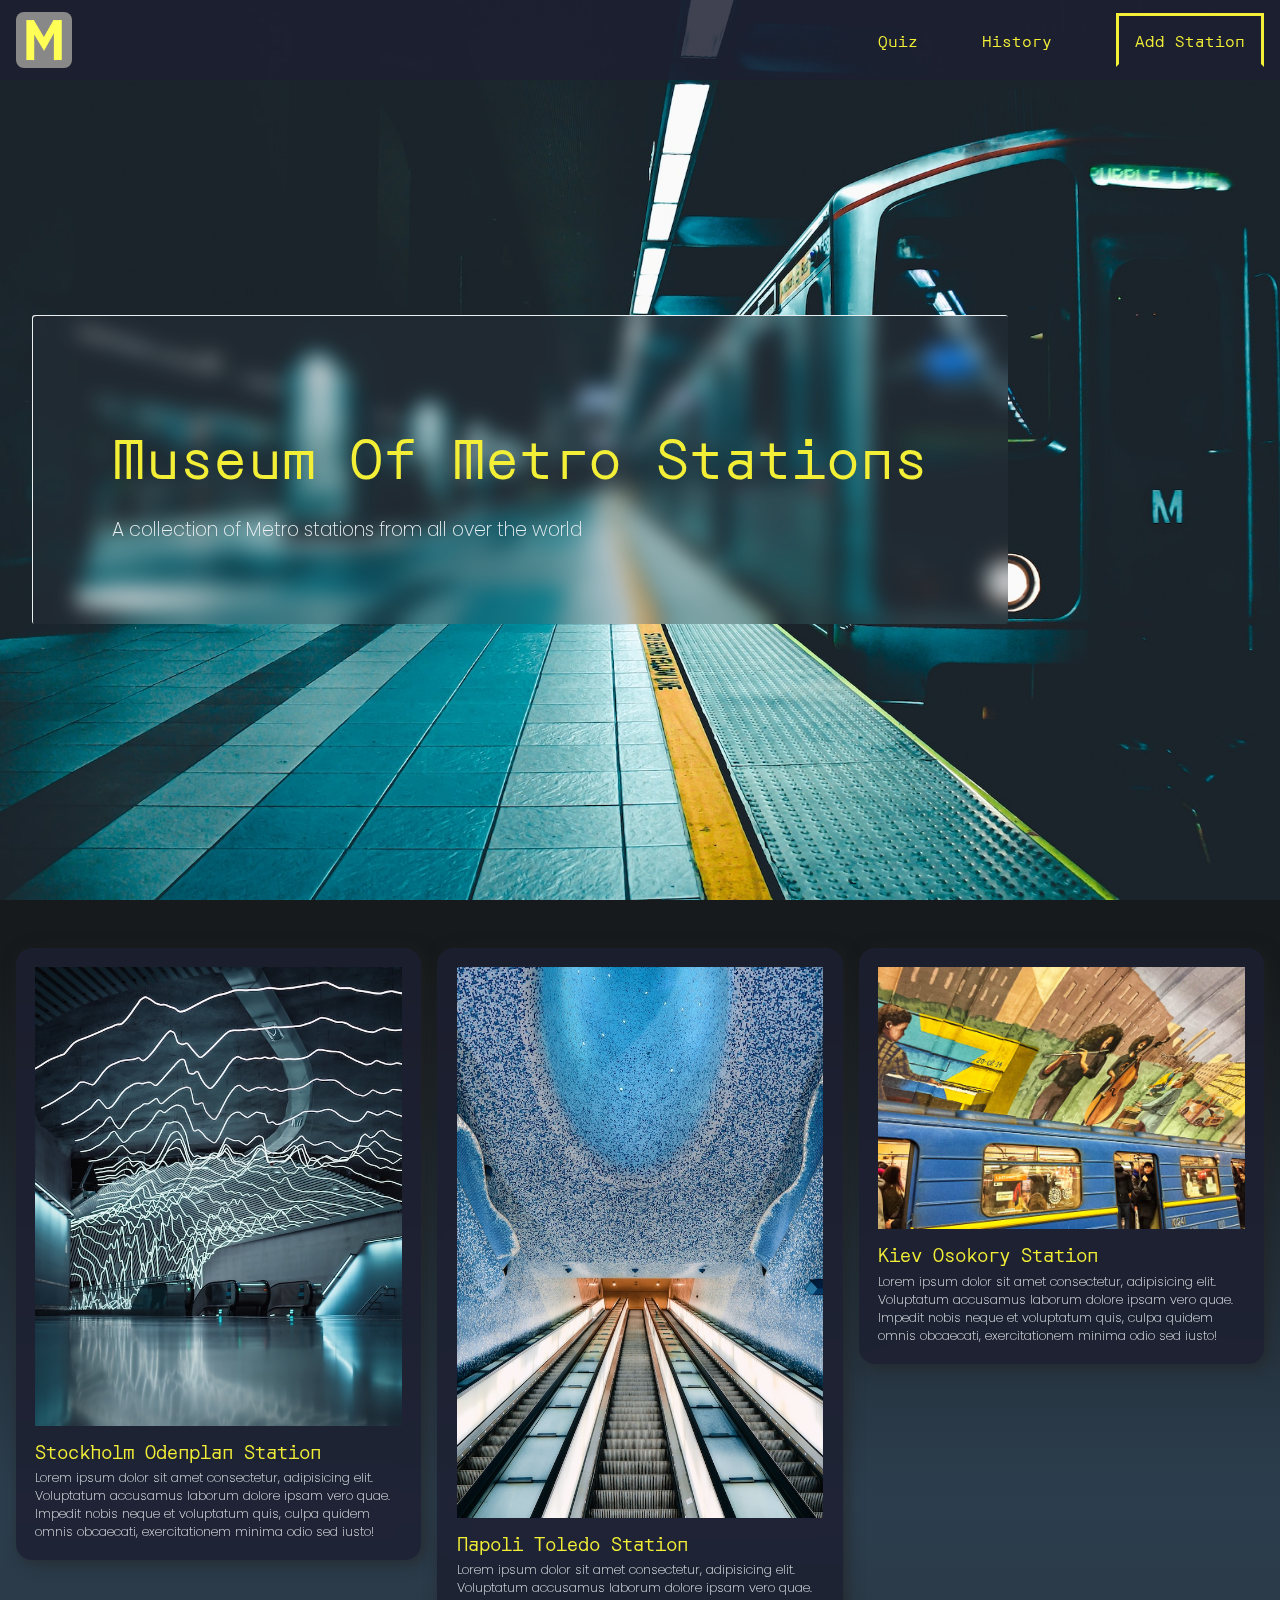
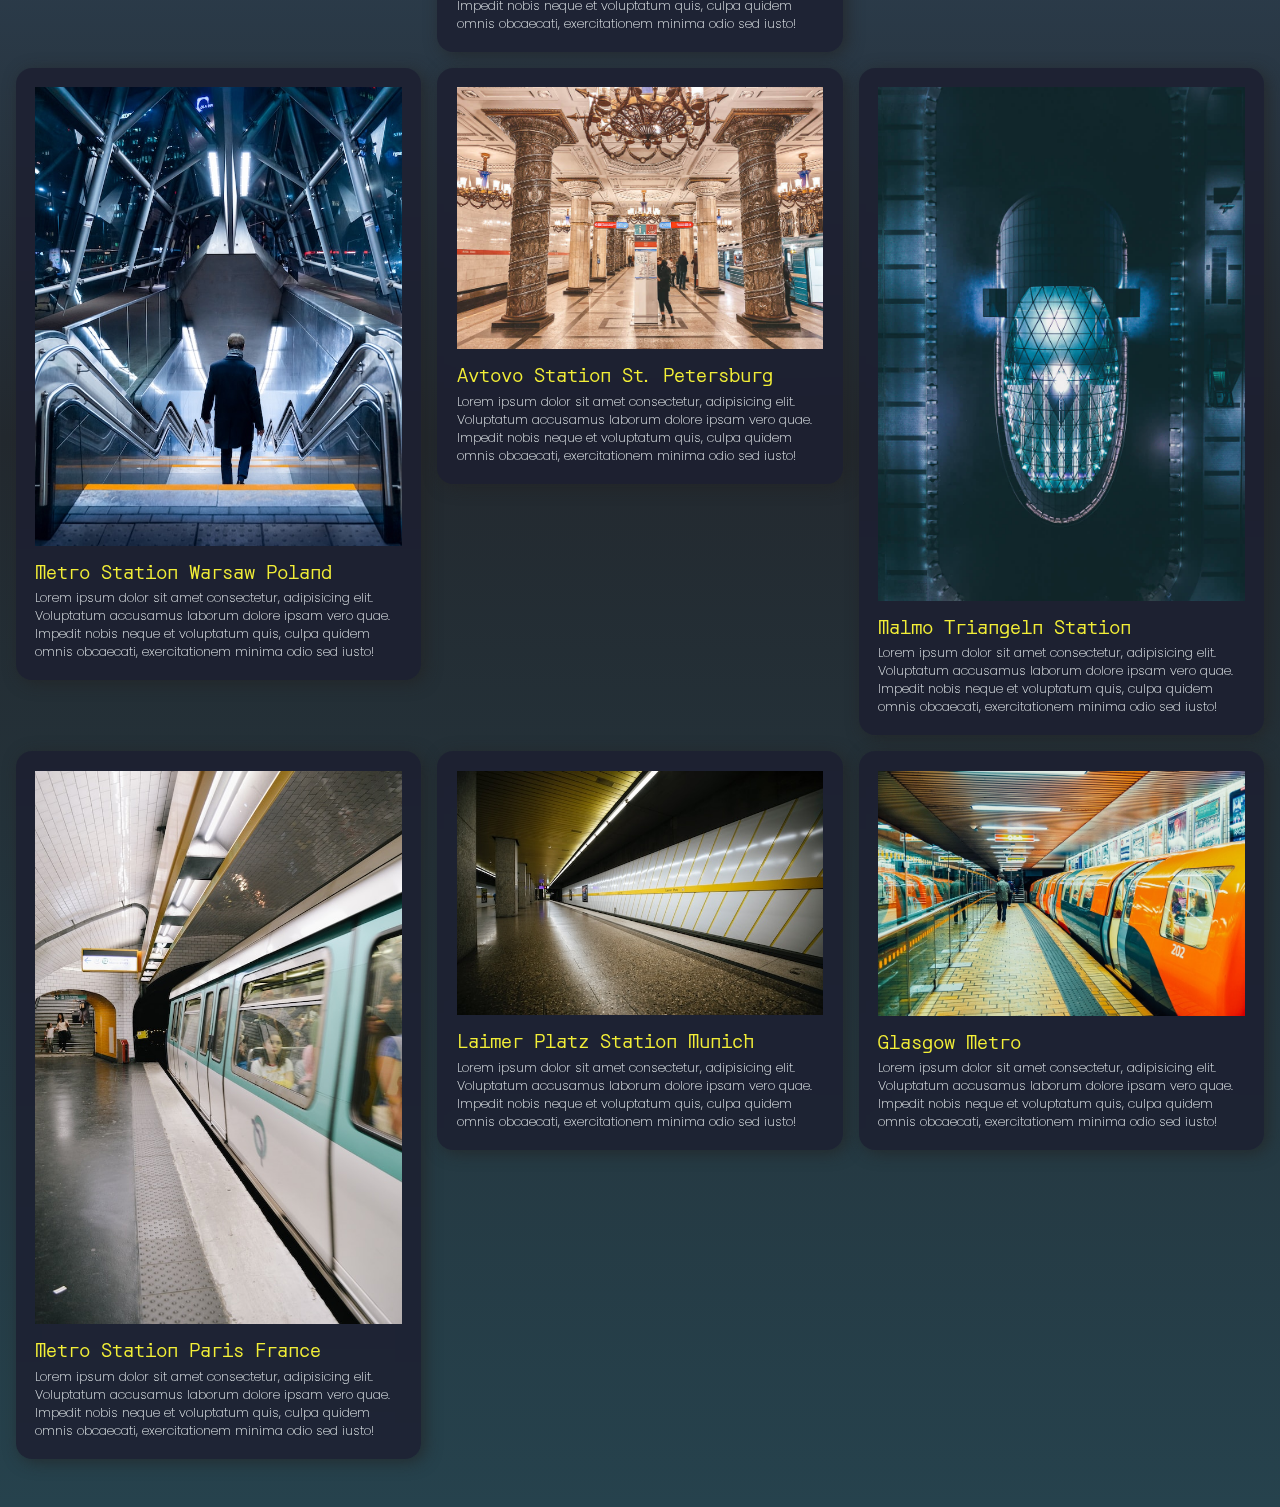
==== index.html @ e4cbb090 "Add files via upload" ====
<!DOCTYPE html>
<html lang="en">
<head>
  <meta charset="UTF-8">
  <meta http-equiv="X-UA-Compatible" content="IE=edge">
  <meta name="viewport" content="width=device-width, initial-scale=1.0">
  <title>MMS</title>
  <link rel="preconnect" href="https://fonts.googleapis.com">
  <link rel="preconnect" href="https://fonts.gstatic.com" crossorigin>
  <link href="https://fonts.googleapis.com/css2?family=Orbit&family=Poppins:wght@100;200&display=swap" rel="stylesheet">
  <link rel="stylesheet" href="css/reset.css">
  <link rel="stylesheet" href="css/shared.css">
  <link rel="stylesheet" href="css/main.css">
  <link rel="icon" type="image/x-icon" href="images/favicon.ico">
</head>
<body>
  <header>
    <nav id="nav-bar">
      <a href="#"><img src="images/Logo.png" alt="Logo" id="logo"></a>
      <section id="nav-item-section">
        <a href="quiz.html" class="nav-item">Quiz</a>
        <a href="history.html" class="nav-item">History</a>
        <a href="add-station.html" class="nav-item highlight">Add Station</a>
      </section>
    </nav>
  </header>
  <main>
    <section id="hero-section">
      <div id="hero-img"></div>
      <div id="hero-text">
        <h1>Museum Of Metro Stations</h1>
        <p id="sub-header">A collection of Metro stations from all over the world</p>
      </div>
    </section>

    <section id="stations-section">
      <ul id="stations-list">

        <li class="content-card">
          <a href="https://en.wikipedia.org/wiki/Odenplan_station" target="_blank">
            <div class="card-img-wrapper">
                <img class="station-img" src="images/Stockholm-Odenplan.jpg" alt="Metro Station Stockholm Odenplan">
            </div>
            <div class="content-discription">
                <h2>Stockholm Odenplan Station</h2>
                <p>Lorem ipsum dolor sit amet consectetur, adipisicing elit. Voluptatum accusamus laborum dolore ipsam vero quae. Impedit nobis neque et voluptatum quis, culpa quidem omnis obcaecati, exercitationem minima odio sed iusto!</p>
            </div>
          </a>
        </li>
      
        <li class="content-card">
          <a href="https://www.metropolitanadinapoli.it/en/line-1-metropolitana-di-napoli/toledo-station/" target="_blank">
            <div class="card-img-wrapper">
              <img class="station-img" src="images/Napoli-Toledo.jpg" alt="Metro Station Napoli Toledo">
            </div>
           <div class="content-discription">
              <h2>Napoli Toledo Station</h2>
              <p>Lorem ipsum dolor sit amet consectetur, adipisicing elit. Voluptatum accusamus laborum dolore ipsam vero quae. Impedit nobis neque et voluptatum quis, culpa quidem omnis obcaecati, exercitationem minima odio sed iusto!</p>
            </div>
          </a>
        </li>
        
        <li class="content-card">
          <a href="https://en.wikipedia.org/wiki/Osokorky_(Kyiv_Metro)" target="_blank">
            <div class="card-img-wrapper">
                <img class="station-img" src="images/Kiev-Osokorky.jpg" alt="Metro Station Kiev Osokory">
            </div>
            <div class="content-discription">
                <h2>Kiev Osokory Station</h2>
                <p>Lorem ipsum dolor sit amet consectetur, adipisicing elit. Voluptatum accusamus laborum dolore ipsam vero quae. Impedit nobis neque et voluptatum quis, culpa quidem omnis obcaecati, exercitationem minima odio sed iusto!</p>
            </div>
          </a>
        </li>

        <li class="content-card">
          <a href="https://www.wtp.waw.pl/en/" target="_blank">
            <div class="card-img-wrapper">
              <img class="station-img" src="images/Warsaw-Poland.jpg" alt="Metro Station Warsaw Poland">
            </div>
           <div class="content-discription">
              <h2>Metro Station Warsaw Poland</h2>
              <p>Lorem ipsum dolor sit amet consectetur, adipisicing elit. Voluptatum accusamus laborum dolore ipsam vero quae. Impedit nobis neque et voluptatum quis, culpa quidem omnis obcaecati, exercitationem minima odio sed iusto!</p>
            </div>
          </a>
        </li>
    
        <li class="content-card">
          <a href="https://en.wikipedia.org/wiki/Avtovo_(Saint_Petersburg_Metro)" target="_blank">
            <div class="card-img-wrapper">
              <img class="station-img" src="images/St-Petersburg-Avtovo.jpg" alt="Metro Station St.Petersburg Avtovo">
            </div>
           <div class="content-discription">
              <h2>Avtovo Station St. Petersburg</h2>
              <p>Lorem ipsum dolor sit amet consectetur, adipisicing elit. Voluptatum accusamus laborum dolore ipsam vero quae. Impedit nobis neque et voluptatum quis, culpa quidem omnis obcaecati, exercitationem minima odio sed iusto!</p>
            </div>
          </a>
        </li>

        <li class="content-card">
          <a href="https://en.wikipedia.org/wiki/Triangeln_station" target="_blank">
            <div class="card-img-wrapper">
              <img class="station-img" src="images/Malmo-Triangeln.jpg" alt="Metro Station Malmo Triangeln">
            </div>
           <div class="content-discription">
              <h2>Malmo Triangeln Station</h2>
              <p>Lorem ipsum dolor sit amet consectetur, adipisicing elit. Voluptatum accusamus laborum dolore ipsam vero quae. Impedit nobis neque et voluptatum quis, culpa quidem omnis obcaecati, exercitationem minima odio sed iusto!</p>
            </div>
          </a>
        </li>

        <li class="content-card">
          <a href="https://www.ratp.fr/en/plan-metro" target="_blank">
            <div class="card-img-wrapper">
              <img class="station-img" src="images/Paris-France.jpg" alt="Metro Station Paris France">
            </div>
           <div class="content-discription">
              <h2>Metro Station Paris France</h2>
              <p>Lorem ipsum dolor sit amet consectetur, adipisicing elit. Voluptatum accusamus laborum dolore ipsam vero quae. Impedit nobis neque et voluptatum quis, culpa quidem omnis obcaecati, exercitationem minima odio sed iusto!</p>
            </div>
          </a>
        </li>

        <li class="content-card">
          <a href="https://www.mvv-muenchen.de/plaene-bahnhoefe/bahnhofsinformation/station/laimer-platz/index.html" target="_blank">
            <div class="card-img-wrapper">
              <img class="station-img" src="images/Muenchen-Laimer-Platz.jpg" alt="Metro Station Muenchen Laimer Platz">
            </div>
           <div class="content-discription">
              <h2>Laimer Platz Station Munich</h2>
              <p>Lorem ipsum dolor sit amet consectetur, adipisicing elit. Voluptatum accusamus laborum dolore ipsam vero quae. Impedit nobis neque et voluptatum quis, culpa quidem omnis obcaecati, exercitationem minima odio sed iusto!</p>
            </div>
          </a>
        </li>
          
        <li class="content-card">
          <a href="https://www.spt.co.uk/" target="_blank">
            <div class="card-img-wrapper">
              <img class="station-img" src="images/Glasgow-UK.jpg" alt="Metro Station Glasgow United Kingdom">
            </div>
           <div class="content-discription">
              <h2>Glasgow Metro</h2>
              <p>Lorem ipsum dolor sit amet consectetur, adipisicing elit. Voluptatum accusamus laborum dolore ipsam vero quae. Impedit nobis neque et voluptatum quis, culpa quidem omnis obcaecati, exercitationem minima odio sed iusto!</p>
            </div>
          </a>
        </li>

      </ul>

    </section>

  </main>

</body>
</html>
---- css/shared.css ----
html {
  --prim-col-500: #f3ef37;
  --prim-col-trans-500: #f3f0376d;
  --sec-col-300: #0077d2;
  --bright-col-500: #eaf0f2;
  --dark-col-500: #1f1f1f;
  --dark-opac-500: #1d1f31d7;
  --glass-500: #2f394244;
}

body {
  font-family: 'Orbit', sans-serif;
  background-color: var(--dark-col-500);
}


a {
  text-decoration: none;
}

#nav-bar {
  z-index: 10;
  position: fixed;
  display: flex;
  height: 5rem;
  width: 100%;
  top: 0;
  justify-content: space-between;
  align-items: center;
  background-color: var(--dark-opac-500);
  padding: 0 1rem;
}

#nav-item-section {
  display: flex;
  align-items: baseline;
}

.nav-item {
  margin: 2rem;
  color: var(--prim-col-500);
  padding-bottom: 3px;
  border-bottom: 3px solid transparent;
  transition: 0.2s;
}

.nav-item:hover {
  border-bottom: 3px solid var(--prim-col-500);

}

.highlight {
  padding: 1rem;
  border-left: 3px solid var(--prim-col-500) ;
  border-top: 3px solid var(--prim-col-500) ;
  border-right: 3px solid var(--prim-col-500) ;
}

#logo {
  height: 3.5rem;
  aspect-ratio: 1/1;
  border-radius: 0.5rem;
}

h1 { 
  font-size: 3.5rem;
  margin: 2rem 0;
  color: var(--prim-col-500);
}


h2 {
  color: var(--prim-col-500);
  font-size: 1.2rem;
  padding-bottom: 0.5rem;
}

p {
  color: var(--bright-col-500);
  font: 200 0.8rem 'Poppins', sans-serif;
}

.btn {
  margin: 2rem 1rem 1rem 1rem;
  padding: 0.7rem 1.5rem;
  background-color: var(--bright-col-500);
  border: none;
  font: 1rem 'Orbit', sans-serif;
  transition: 0.2s;
}

.btn:hover {
  background-color: var(--prim-col-500);
  box-shadow: 0 0 20px var(--prim-col-trans-500);
}
---- css/main.css ----
#hero-section {
  position: relative;
  top: 0;
  height: 100vh;
  min-height: 500px;
  
}

#hero-img {
  height: 100vh;
  min-height: 500px;
  background-image: url(../images/Hero.jpg);
  background-size: cover;
}

#hero-text {
  z-index: 1;
  position: relative;
  display: inline-block;
  border-radius: 0.2rem;
  top: -65vh;
  padding: 5rem 5rem;
  margin-left: 2rem;
  background-color: var(--glass-500);
  box-shadow: inset 1px 1px 0px var(--bright-col-500);
  /* box-shadow: -2px -2px 1px var(--dark-col-500); */
  backdrop-filter: blur(10px);
}

#sub-header {
  font-size: 1.2rem;
}

#stations-section{
  padding: 3rem 1rem;
  background-image:linear-gradient(180deg, #161a1c 3%, #2c3e4e 27.25%, #23292f 51.5%, #26424d 100%);

}


#stations-list {
  --auto-grid-min-size: 22rem;
  
  display: grid;
  grid-template-columns: repeat(auto-fill, minmax(var(--auto-grid-min-size), 1fr));
  grid-gap: 1rem;
}





.content-card {
  min-width: 18rem;
  max-width: 24rem;
  height: auto;
  padding: 1.2rem;
  color: var(--bright-col-500);
  background-color: var(--dark-opac-500);
  backdrop-filter: blur(10px);
  box-shadow: 4px 3px 16px #222222aa;
  border-radius: 1rem;
  transition: 0.2s;
  height: fit-content;
}

.content-card:hover{
  filter: contrast(110%) hue-rotate(-30deg);
  box-shadow: inset 1px 1px 0px #37638d;
  cursor: pointer;
  transform: translateY(2px)
}

.card-img-wrapper{
  height: 60%;
  display: flex;
  justify-content: center;
  margin: auto;
  padding-bottom: 1rem;
}

.station-img{
  width: 100%;
  height: 100%;
  object-fit: cover;
}
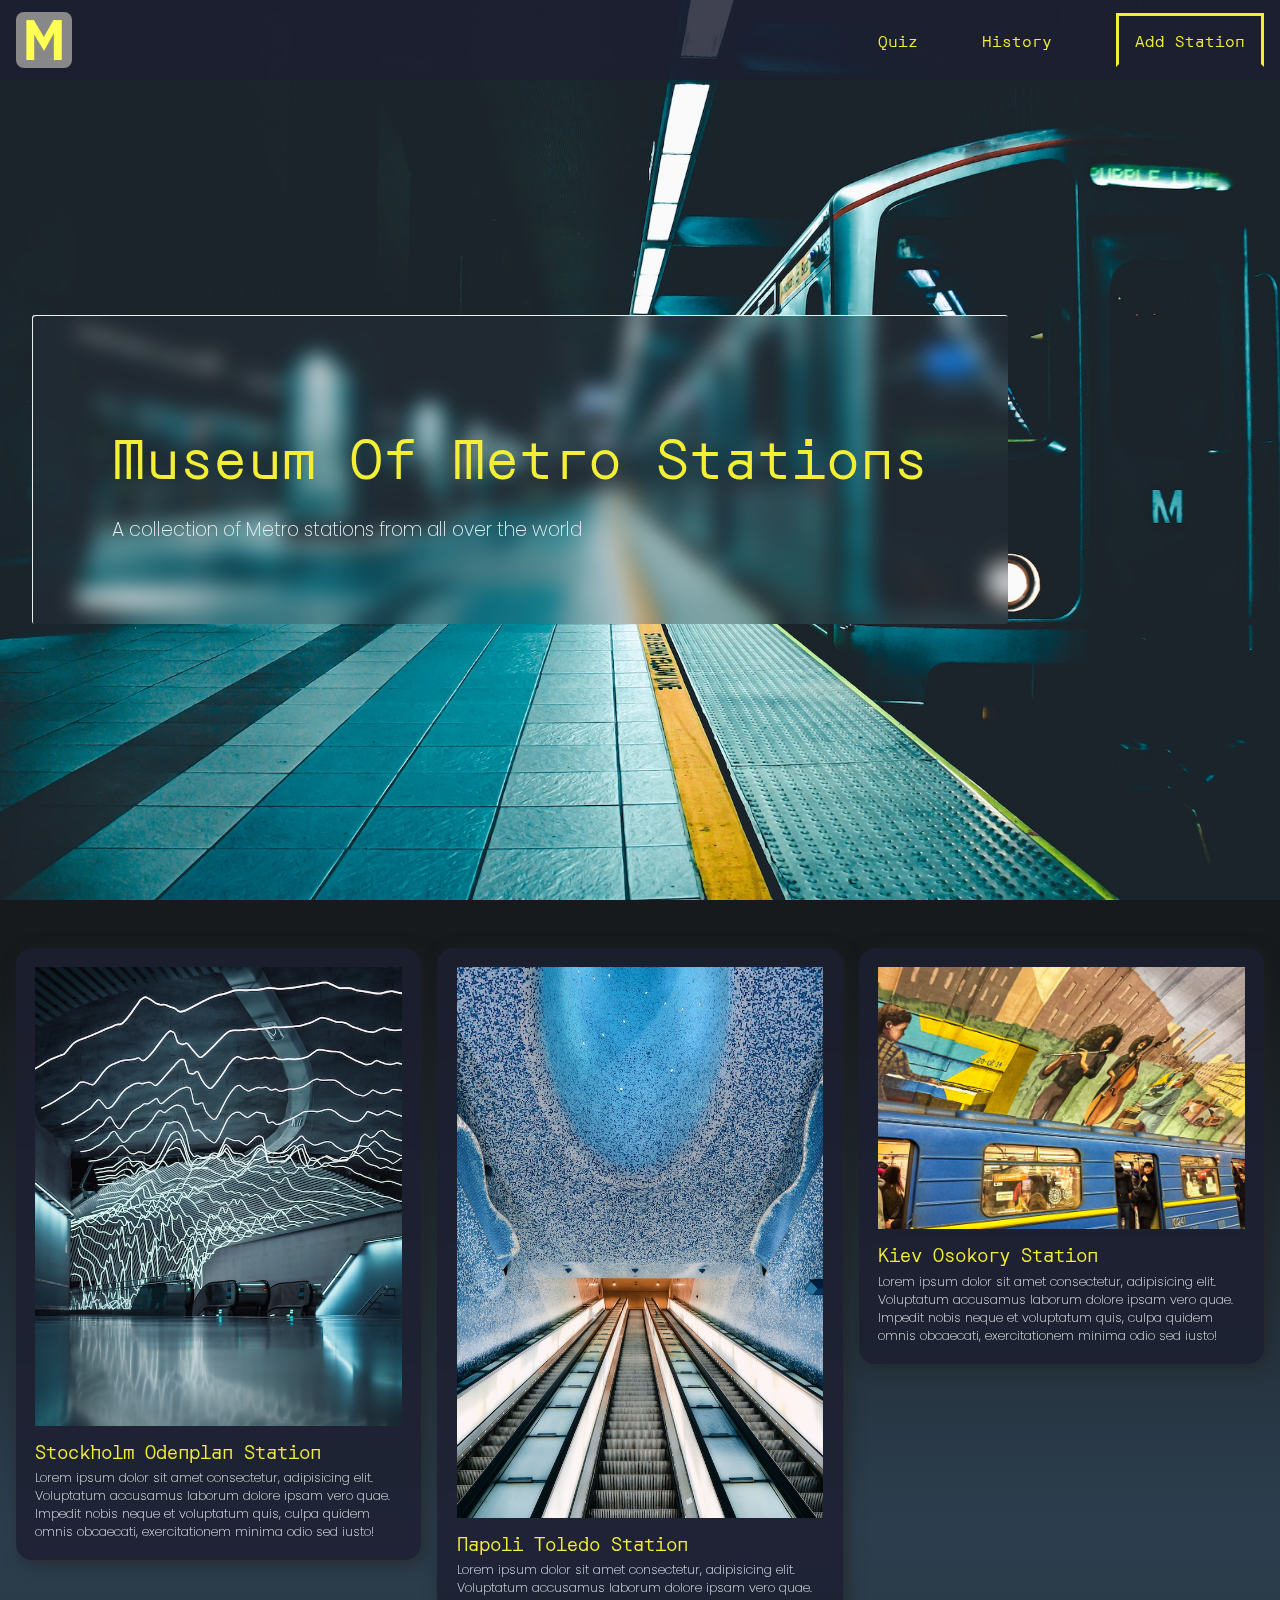
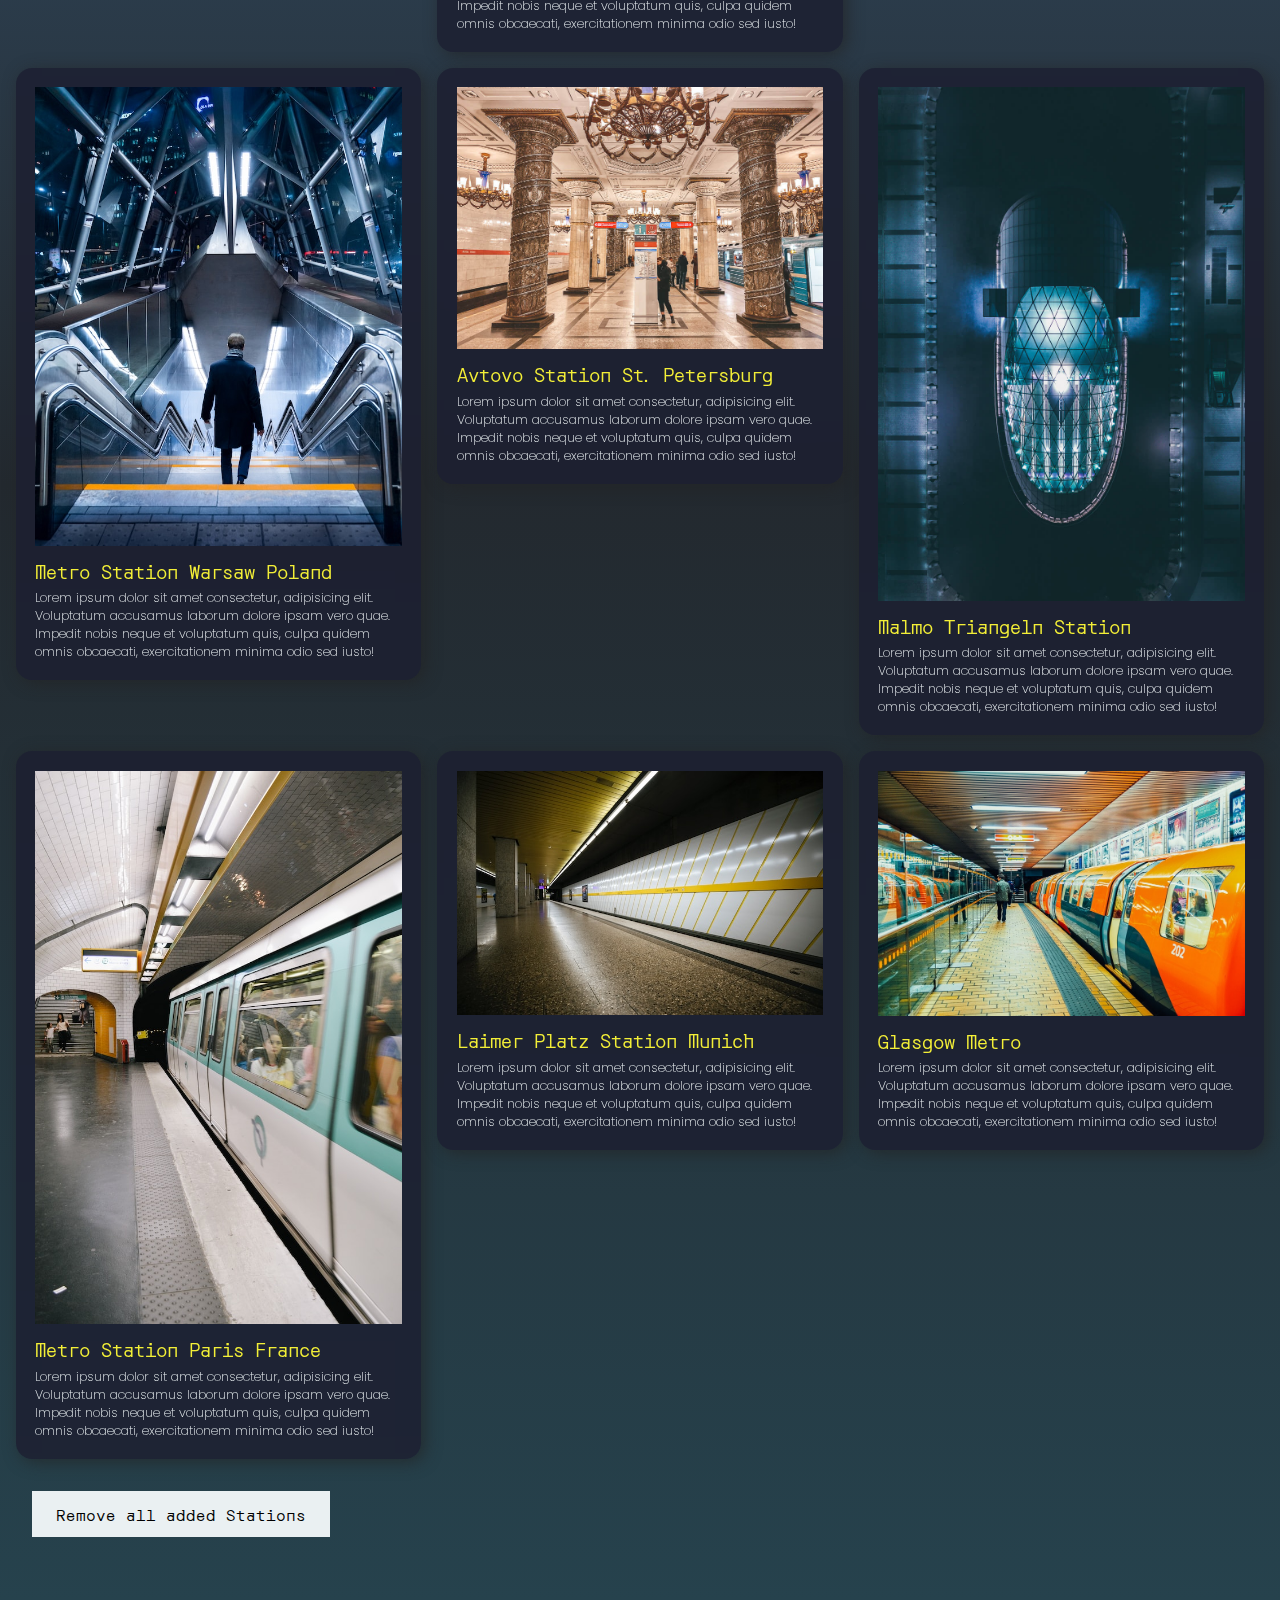
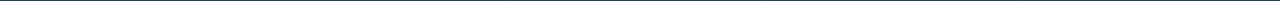
==== commit c3dd4d59: "added JS logic to add Cards" ====
--- a/index.html
+++ b/index.html
@@ -1,10 +1,28 @@
+<!-- Why do you have index.html file in your 'images' dir? -->
+<!-- What sources.html file serves for? -->
 <!DOCTYPE html>
 <html lang="en">
 <head>
   <meta charset="UTF-8">
+
+  <!-- Not necessary to use http-equiv="X-UA-Compatible" content="IE=edge", unless you have 
+  specific requirements or you need to support legacy versions of Internet Explorer. 
+  Today, most modern browsers (including the latest versions of Internet Explorer, too) 
+  have better support for web standards and are more consistent in their rendering. 
+  The http-equiv="X-UA-Compatible" content="IE=edge" attributes were made in earlier days
+  as a 'workaround' to fix the incompatibility and rendering issues which IE famously had :))
+  -->
   <meta http-equiv="X-UA-Compatible" content="IE=edge">
   <meta name="viewport" content="width=device-width, initial-scale=1.0">
   <title>MMS</title>
+  
+  <!-- You should use rel="preconnect" only when you know that your web page will need to 
+  establish a connection to a specific origin, such as when you have external resources 
+  (e.g., CSS, JavaScript, images...) hosted on a different domain. Also, modern browsers
+  already have some ways of optimizing connections automatically :) In the future, if your
+  company that you work with has made some analysis on your website's performance needs and
+  concluded that the app needs some improvement, you might consider using rel="preconnect"
+  -->
   <link rel="preconnect" href="https://fonts.googleapis.com">
   <link rel="preconnect" href="https://fonts.gstatic.com" crossorigin>
   <link href="https://fonts.googleapis.com/css2?family=Orbit&family=Poppins:wght@100;200&display=swap" rel="stylesheet">
@@ -12,6 +30,7 @@
   <link rel="stylesheet" href="css/shared.css">
   <link rel="stylesheet" href="css/main.css">
   <link rel="icon" type="image/x-icon" href="images/favicon.ico">
+  <script src="app.js" defer></script>
 </head>
 <body>
   <header>
@@ -145,9 +164,9 @@
         </li>
 
       </ul>
-
+      <button id="remove-stations" class="btn">Remove all added Stations</button>
     </section>
-
+    
   </main>
 
 </body>
--- a/css/shared.css
+++ b/css/shared.css
@@ -6,6 +6,10 @@
   --dark-col-500: #1f1f1f;
   --dark-opac-500: #1d1f31d7;
   --glass-500: #2f394244;
+  --error-300: #f0b5a5;
+  --error-500: #ff6035;
+  --success-300: #90f6cd;
+  --success-500: #0fdf8c;
 }
 
 body {
@@ -86,10 +90,31 @@
   background-color: var(--bright-col-500);
   border: none;
   font: 1rem 'Orbit', sans-serif;
+  cursor: pointer;
   transition: 0.2s;
 }
 
 .btn:hover {
   background-color: var(--prim-col-500);
   box-shadow: 0 0 20px var(--prim-col-trans-500);
+}
+
+.error-message {
+
+color: var(--error-500);
+
+}
+
+.success {
+  color: var(--success-500) ;
+  background-color: var(--success-300);
+  border: 1px solid var(--success-500) ;
+
+}
+
+.error {
+  color: var(--error-500) ;
+  background-color: var(--error-300);
+  border: 1px solid var(--error-500) ;
+
 }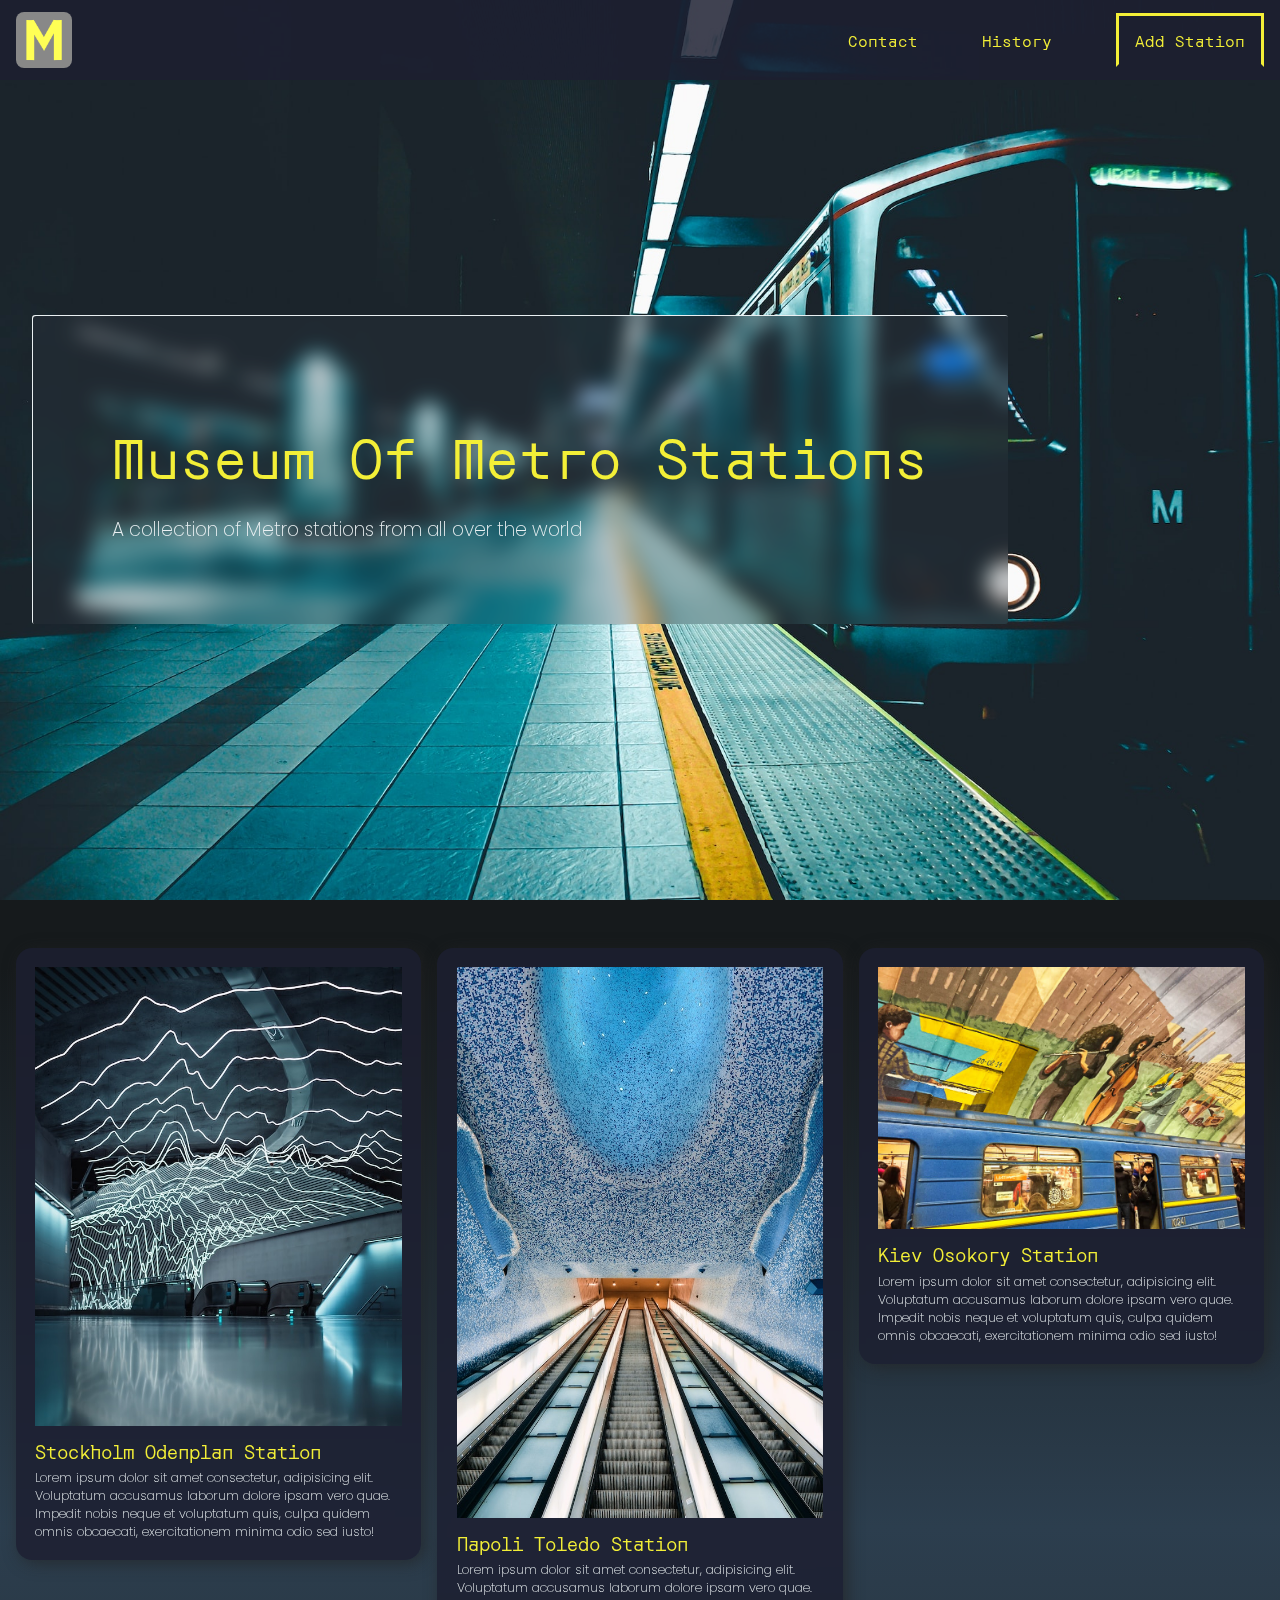
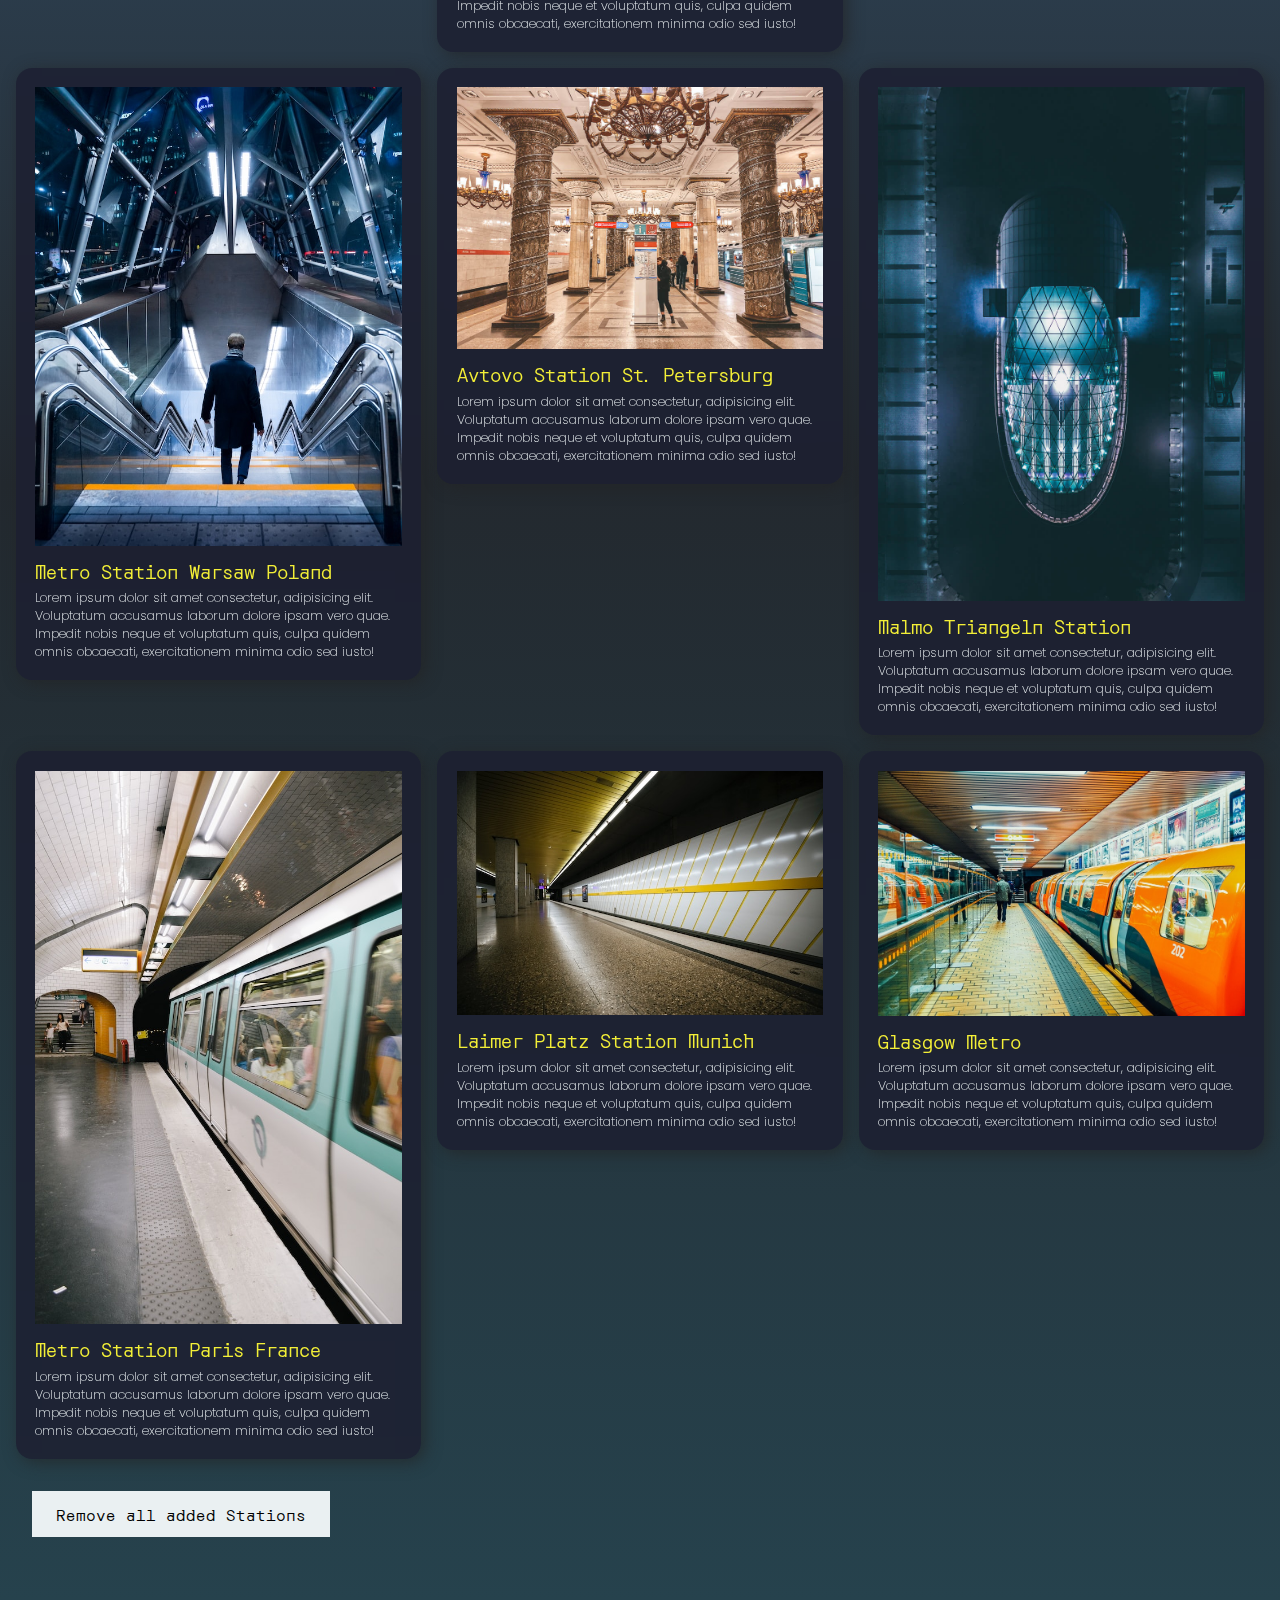
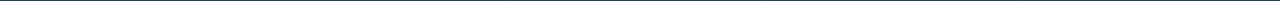
==== commit 938b7a0b: "renamed quiz to contact" ====
--- a/index.html
+++ b/index.html
@@ -2,6 +2,7 @@
 <!-- What sources.html file serves for? -->
 <!DOCTYPE html>
 <html lang="en">
+
 <head>
   <meta charset="UTF-8">
 
@@ -15,7 +16,7 @@
   <meta http-equiv="X-UA-Compatible" content="IE=edge">
   <meta name="viewport" content="width=device-width, initial-scale=1.0">
   <title>MMS</title>
-  
+
   <!-- You should use rel="preconnect" only when you know that your web page will need to 
   establish a connection to a specific origin, such as when you have external resources 
   (e.g., CSS, JavaScript, images...) hosted on a different domain. Also, modern browsers
@@ -32,12 +33,13 @@
   <link rel="icon" type="image/x-icon" href="images/favicon.ico">
   <script src="app.js" defer></script>
 </head>
+
 <body>
   <header>
     <nav id="nav-bar">
       <a href="#"><img src="images/Logo.png" alt="Logo" id="logo"></a>
       <section id="nav-item-section">
-        <a href="quiz.html" class="nav-item">Quiz</a>
+        <a href="contact.html" class="nav-item">Contact</a>
         <a href="history.html" class="nav-item">History</a>
         <a href="add-station.html" class="nav-item highlight">Add Station</a>
       </section>
@@ -58,35 +60,42 @@
         <li class="content-card">
           <a href="https://en.wikipedia.org/wiki/Odenplan_station" target="_blank">
             <div class="card-img-wrapper">
-                <img class="station-img" src="images/Stockholm-Odenplan.jpg" alt="Metro Station Stockholm Odenplan">
+              <img class="station-img" src="images/Stockholm-Odenplan.jpg" alt="Metro Station Stockholm Odenplan">
             </div>
             <div class="content-discription">
-                <h2>Stockholm Odenplan Station</h2>
-                <p>Lorem ipsum dolor sit amet consectetur, adipisicing elit. Voluptatum accusamus laborum dolore ipsam vero quae. Impedit nobis neque et voluptatum quis, culpa quidem omnis obcaecati, exercitationem minima odio sed iusto!</p>
+              <h2>Stockholm Odenplan Station</h2>
+              <p>Lorem ipsum dolor sit amet consectetur, adipisicing elit. Voluptatum accusamus laborum dolore ipsam
+                vero quae. Impedit nobis neque et voluptatum quis, culpa quidem omnis obcaecati, exercitationem minima
+                odio sed iusto!</p>
             </div>
           </a>
         </li>
-      
+
         <li class="content-card">
-          <a href="https://www.metropolitanadinapoli.it/en/line-1-metropolitana-di-napoli/toledo-station/" target="_blank">
+          <a href="https://www.metropolitanadinapoli.it/en/line-1-metropolitana-di-napoli/toledo-station/"
+            target="_blank">
             <div class="card-img-wrapper">
               <img class="station-img" src="images/Napoli-Toledo.jpg" alt="Metro Station Napoli Toledo">
             </div>
-           <div class="content-discription">
+            <div class="content-discription">
               <h2>Napoli Toledo Station</h2>
-              <p>Lorem ipsum dolor sit amet consectetur, adipisicing elit. Voluptatum accusamus laborum dolore ipsam vero quae. Impedit nobis neque et voluptatum quis, culpa quidem omnis obcaecati, exercitationem minima odio sed iusto!</p>
+              <p>Lorem ipsum dolor sit amet consectetur, adipisicing elit. Voluptatum accusamus laborum dolore ipsam
+                vero quae. Impedit nobis neque et voluptatum quis, culpa quidem omnis obcaecati, exercitationem minima
+                odio sed iusto!</p>
             </div>
           </a>
         </li>
-        
+
         <li class="content-card">
           <a href="https://en.wikipedia.org/wiki/Osokorky_(Kyiv_Metro)" target="_blank">
             <div class="card-img-wrapper">
-                <img class="station-img" src="images/Kiev-Osokorky.jpg" alt="Metro Station Kiev Osokory">
+              <img class="station-img" src="images/Kiev-Osokorky.jpg" alt="Metro Station Kiev Osokory">
             </div>
             <div class="content-discription">
-                <h2>Kiev Osokory Station</h2>
-                <p>Lorem ipsum dolor sit amet consectetur, adipisicing elit. Voluptatum accusamus laborum dolore ipsam vero quae. Impedit nobis neque et voluptatum quis, culpa quidem omnis obcaecati, exercitationem minima odio sed iusto!</p>
+              <h2>Kiev Osokory Station</h2>
+              <p>Lorem ipsum dolor sit amet consectetur, adipisicing elit. Voluptatum accusamus laborum dolore ipsam
+                vero quae. Impedit nobis neque et voluptatum quis, culpa quidem omnis obcaecati, exercitationem minima
+                odio sed iusto!</p>
             </div>
           </a>
         </li>
@@ -96,21 +105,25 @@
             <div class="card-img-wrapper">
               <img class="station-img" src="images/Warsaw-Poland.jpg" alt="Metro Station Warsaw Poland">
             </div>
-           <div class="content-discription">
+            <div class="content-discription">
               <h2>Metro Station Warsaw Poland</h2>
-              <p>Lorem ipsum dolor sit amet consectetur, adipisicing elit. Voluptatum accusamus laborum dolore ipsam vero quae. Impedit nobis neque et voluptatum quis, culpa quidem omnis obcaecati, exercitationem minima odio sed iusto!</p>
+              <p>Lorem ipsum dolor sit amet consectetur, adipisicing elit. Voluptatum accusamus laborum dolore ipsam
+                vero quae. Impedit nobis neque et voluptatum quis, culpa quidem omnis obcaecati, exercitationem minima
+                odio sed iusto!</p>
             </div>
           </a>
         </li>
-    
+
         <li class="content-card">
           <a href="https://en.wikipedia.org/wiki/Avtovo_(Saint_Petersburg_Metro)" target="_blank">
             <div class="card-img-wrapper">
               <img class="station-img" src="images/St-Petersburg-Avtovo.jpg" alt="Metro Station St.Petersburg Avtovo">
             </div>
-           <div class="content-discription">
+            <div class="content-discription">
               <h2>Avtovo Station St. Petersburg</h2>
-              <p>Lorem ipsum dolor sit amet consectetur, adipisicing elit. Voluptatum accusamus laborum dolore ipsam vero quae. Impedit nobis neque et voluptatum quis, culpa quidem omnis obcaecati, exercitationem minima odio sed iusto!</p>
+              <p>Lorem ipsum dolor sit amet consectetur, adipisicing elit. Voluptatum accusamus laborum dolore ipsam
+                vero quae. Impedit nobis neque et voluptatum quis, culpa quidem omnis obcaecati, exercitationem minima
+                odio sed iusto!</p>
             </div>
           </a>
         </li>
@@ -120,9 +133,11 @@
             <div class="card-img-wrapper">
               <img class="station-img" src="images/Malmo-Triangeln.jpg" alt="Metro Station Malmo Triangeln">
             </div>
-           <div class="content-discription">
+            <div class="content-discription">
               <h2>Malmo Triangeln Station</h2>
-              <p>Lorem ipsum dolor sit amet consectetur, adipisicing elit. Voluptatum accusamus laborum dolore ipsam vero quae. Impedit nobis neque et voluptatum quis, culpa quidem omnis obcaecati, exercitationem minima odio sed iusto!</p>
+              <p>Lorem ipsum dolor sit amet consectetur, adipisicing elit. Voluptatum accusamus laborum dolore ipsam
+                vero quae. Impedit nobis neque et voluptatum quis, culpa quidem omnis obcaecati, exercitationem minima
+                odio sed iusto!</p>
             </div>
           </a>
         </li>
@@ -132,33 +147,40 @@
             <div class="card-img-wrapper">
               <img class="station-img" src="images/Paris-France.jpg" alt="Metro Station Paris France">
             </div>
-           <div class="content-discription">
+            <div class="content-discription">
               <h2>Metro Station Paris France</h2>
-              <p>Lorem ipsum dolor sit amet consectetur, adipisicing elit. Voluptatum accusamus laborum dolore ipsam vero quae. Impedit nobis neque et voluptatum quis, culpa quidem omnis obcaecati, exercitationem minima odio sed iusto!</p>
+              <p>Lorem ipsum dolor sit amet consectetur, adipisicing elit. Voluptatum accusamus laborum dolore ipsam
+                vero quae. Impedit nobis neque et voluptatum quis, culpa quidem omnis obcaecati, exercitationem minima
+                odio sed iusto!</p>
             </div>
           </a>
         </li>
 
         <li class="content-card">
-          <a href="https://www.mvv-muenchen.de/plaene-bahnhoefe/bahnhofsinformation/station/laimer-platz/index.html" target="_blank">
+          <a href="https://www.mvv-muenchen.de/plaene-bahnhoefe/bahnhofsinformation/station/laimer-platz/index.html"
+            target="_blank">
             <div class="card-img-wrapper">
               <img class="station-img" src="images/Muenchen-Laimer-Platz.jpg" alt="Metro Station Muenchen Laimer Platz">
             </div>
-           <div class="content-discription">
+            <div class="content-discription">
               <h2>Laimer Platz Station Munich</h2>
-              <p>Lorem ipsum dolor sit amet consectetur, adipisicing elit. Voluptatum accusamus laborum dolore ipsam vero quae. Impedit nobis neque et voluptatum quis, culpa quidem omnis obcaecati, exercitationem minima odio sed iusto!</p>
+              <p>Lorem ipsum dolor sit amet consectetur, adipisicing elit. Voluptatum accusamus laborum dolore ipsam
+                vero quae. Impedit nobis neque et voluptatum quis, culpa quidem omnis obcaecati, exercitationem minima
+                odio sed iusto!</p>
             </div>
           </a>
         </li>
-          
+
         <li class="content-card">
           <a href="https://www.spt.co.uk/" target="_blank">
             <div class="card-img-wrapper">
               <img class="station-img" src="images/Glasgow-UK.jpg" alt="Metro Station Glasgow United Kingdom">
             </div>
-           <div class="content-discription">
+            <div class="content-discription">
               <h2>Glasgow Metro</h2>
-              <p>Lorem ipsum dolor sit amet consectetur, adipisicing elit. Voluptatum accusamus laborum dolore ipsam vero quae. Impedit nobis neque et voluptatum quis, culpa quidem omnis obcaecati, exercitationem minima odio sed iusto!</p>
+              <p>Lorem ipsum dolor sit amet consectetur, adipisicing elit. Voluptatum accusamus laborum dolore ipsam
+                vero quae. Impedit nobis neque et voluptatum quis, culpa quidem omnis obcaecati, exercitationem minima
+                odio sed iusto!</p>
             </div>
           </a>
         </li>
@@ -166,8 +188,9 @@
       </ul>
       <button id="remove-stations" class="btn">Remove all added Stations</button>
     </section>
-    
+
   </main>
 
 </body>
+
 </html>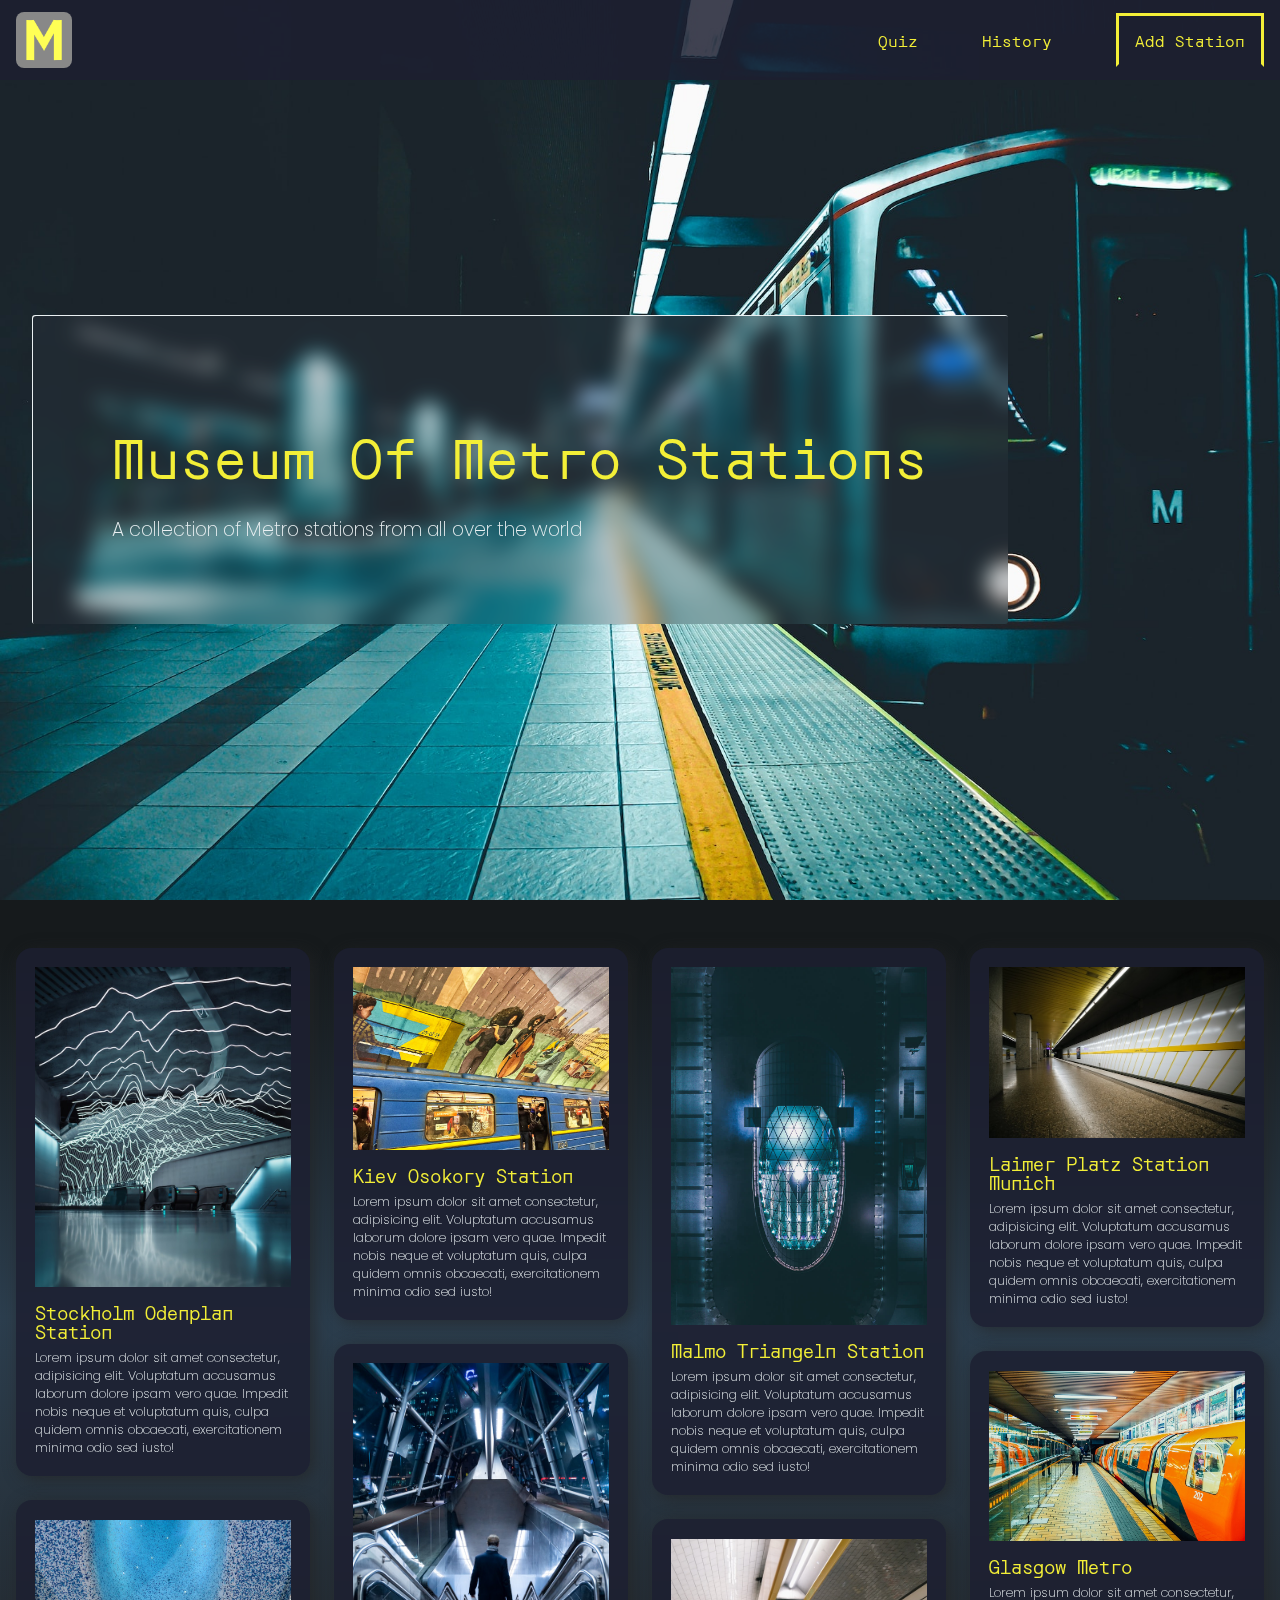
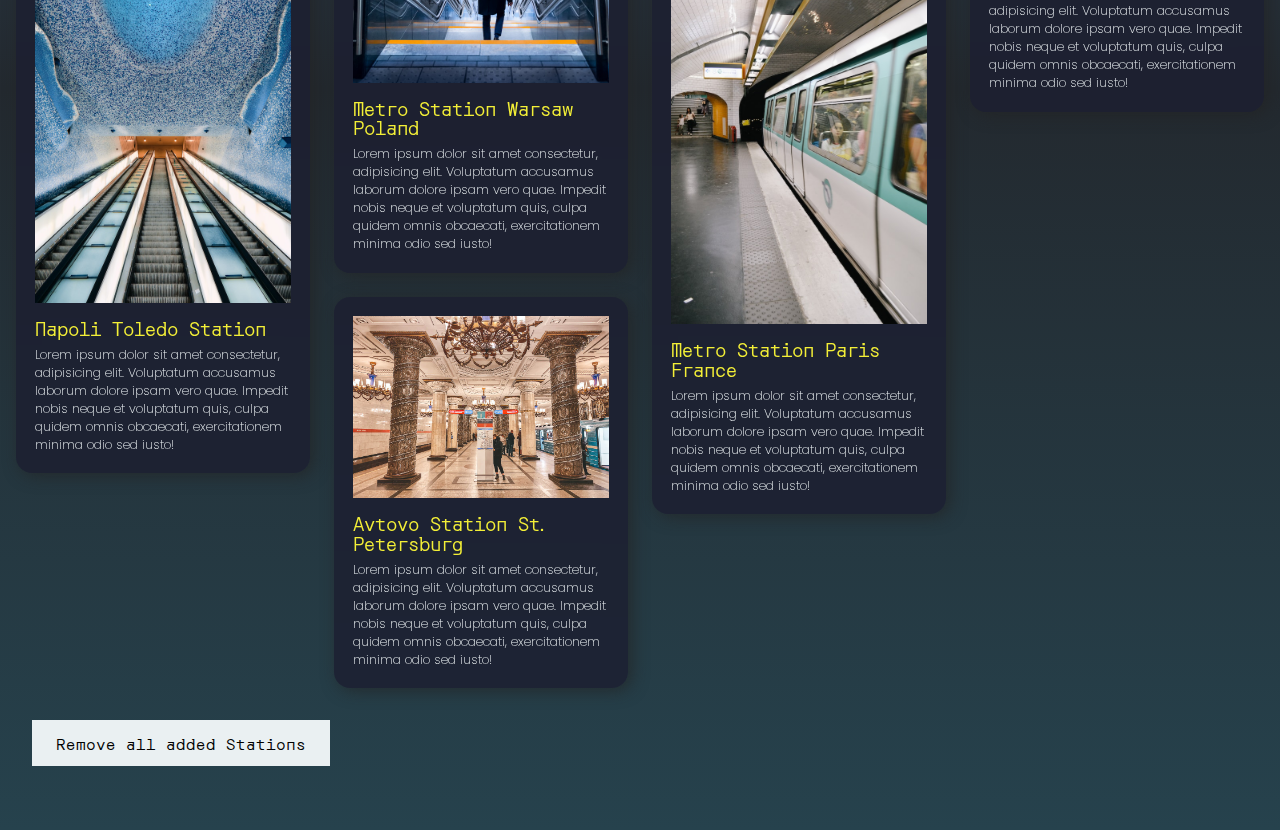
==== commit 545ba6c5: "Fixed validation and more" ====
--- a/index.html
+++ b/index.html
@@ -2,7 +2,6 @@
 <!-- What sources.html file serves for? -->
 <!DOCTYPE html>
 <html lang="en">
-
 <head>
   <meta charset="UTF-8">
 
@@ -16,7 +15,7 @@
   <meta http-equiv="X-UA-Compatible" content="IE=edge">
   <meta name="viewport" content="width=device-width, initial-scale=1.0">
   <title>MMS</title>
-
+  
   <!-- You should use rel="preconnect" only when you know that your web page will need to 
   establish a connection to a specific origin, such as when you have external resources 
   (e.g., CSS, JavaScript, images...) hosted on a different domain. Also, modern browsers
@@ -31,15 +30,14 @@
   <link rel="stylesheet" href="css/shared.css">
   <link rel="stylesheet" href="css/main.css">
   <link rel="icon" type="image/x-icon" href="images/favicon.ico">
-  <script src="app.js" defer></script>
+  <script src="scripts/app.js" defer></script>
 </head>
-
 <body>
   <header>
     <nav id="nav-bar">
       <a href="#"><img src="images/Logo.png" alt="Logo" id="logo"></a>
       <section id="nav-item-section">
-        <a href="contact.html" class="nav-item">Contact</a>
+        <a href="quiz.html" class="nav-item">Quiz</a>
         <a href="history.html" class="nav-item">History</a>
         <a href="add-station.html" class="nav-item highlight">Add Station</a>
       </section>
@@ -60,42 +58,35 @@
         <li class="content-card">
           <a href="https://en.wikipedia.org/wiki/Odenplan_station" target="_blank">
             <div class="card-img-wrapper">
-              <img class="station-img" src="images/Stockholm-Odenplan.jpg" alt="Metro Station Stockholm Odenplan">
+                <img class="station-img" src="images/Stockholm-Odenplan.jpg" alt="Metro Station Stockholm Odenplan">
             </div>
             <div class="content-discription">
-              <h2>Stockholm Odenplan Station</h2>
-              <p>Lorem ipsum dolor sit amet consectetur, adipisicing elit. Voluptatum accusamus laborum dolore ipsam
-                vero quae. Impedit nobis neque et voluptatum quis, culpa quidem omnis obcaecati, exercitationem minima
-                odio sed iusto!</p>
+                <h2>Stockholm Odenplan Station</h2>
+                <p>Lorem ipsum dolor sit amet consectetur, adipisicing elit. Voluptatum accusamus laborum dolore ipsam vero quae. Impedit nobis neque et voluptatum quis, culpa quidem omnis obcaecati, exercitationem minima odio sed iusto!</p>
             </div>
           </a>
         </li>
-
+      
         <li class="content-card">
-          <a href="https://www.metropolitanadinapoli.it/en/line-1-metropolitana-di-napoli/toledo-station/"
-            target="_blank">
+          <a href="https://www.metropolitanadinapoli.it/en/line-1-metropolitana-di-napoli/toledo-station/" target="_blank">
             <div class="card-img-wrapper">
               <img class="station-img" src="images/Napoli-Toledo.jpg" alt="Metro Station Napoli Toledo">
             </div>
-            <div class="content-discription">
+           <div class="content-discription">
               <h2>Napoli Toledo Station</h2>
-              <p>Lorem ipsum dolor sit amet consectetur, adipisicing elit. Voluptatum accusamus laborum dolore ipsam
-                vero quae. Impedit nobis neque et voluptatum quis, culpa quidem omnis obcaecati, exercitationem minima
-                odio sed iusto!</p>
+              <p>Lorem ipsum dolor sit amet consectetur, adipisicing elit. Voluptatum accusamus laborum dolore ipsam vero quae. Impedit nobis neque et voluptatum quis, culpa quidem omnis obcaecati, exercitationem minima odio sed iusto!</p>
             </div>
           </a>
         </li>
-
+        
         <li class="content-card">
           <a href="https://en.wikipedia.org/wiki/Osokorky_(Kyiv_Metro)" target="_blank">
             <div class="card-img-wrapper">
-              <img class="station-img" src="images/Kiev-Osokorky.jpg" alt="Metro Station Kiev Osokory">
+                <img class="station-img" src="images/Kiev-Osokorky.jpg" alt="Metro Station Kiev Osokory">
             </div>
             <div class="content-discription">
-              <h2>Kiev Osokory Station</h2>
-              <p>Lorem ipsum dolor sit amet consectetur, adipisicing elit. Voluptatum accusamus laborum dolore ipsam
-                vero quae. Impedit nobis neque et voluptatum quis, culpa quidem omnis obcaecati, exercitationem minima
-                odio sed iusto!</p>
+                <h2>Kiev Osokory Station</h2>
+                <p>Lorem ipsum dolor sit amet consectetur, adipisicing elit. Voluptatum accusamus laborum dolore ipsam vero quae. Impedit nobis neque et voluptatum quis, culpa quidem omnis obcaecati, exercitationem minima odio sed iusto!</p>
             </div>
           </a>
         </li>
@@ -105,25 +96,21 @@
             <div class="card-img-wrapper">
               <img class="station-img" src="images/Warsaw-Poland.jpg" alt="Metro Station Warsaw Poland">
             </div>
-            <div class="content-discription">
+           <div class="content-discription">
               <h2>Metro Station Warsaw Poland</h2>
-              <p>Lorem ipsum dolor sit amet consectetur, adipisicing elit. Voluptatum accusamus laborum dolore ipsam
-                vero quae. Impedit nobis neque et voluptatum quis, culpa quidem omnis obcaecati, exercitationem minima
-                odio sed iusto!</p>
+              <p>Lorem ipsum dolor sit amet consectetur, adipisicing elit. Voluptatum accusamus laborum dolore ipsam vero quae. Impedit nobis neque et voluptatum quis, culpa quidem omnis obcaecati, exercitationem minima odio sed iusto!</p>
             </div>
           </a>
         </li>
-
+    
         <li class="content-card">
           <a href="https://en.wikipedia.org/wiki/Avtovo_(Saint_Petersburg_Metro)" target="_blank">
             <div class="card-img-wrapper">
               <img class="station-img" src="images/St-Petersburg-Avtovo.jpg" alt="Metro Station St.Petersburg Avtovo">
             </div>
-            <div class="content-discription">
+           <div class="content-discription">
               <h2>Avtovo Station St. Petersburg</h2>
-              <p>Lorem ipsum dolor sit amet consectetur, adipisicing elit. Voluptatum accusamus laborum dolore ipsam
-                vero quae. Impedit nobis neque et voluptatum quis, culpa quidem omnis obcaecati, exercitationem minima
-                odio sed iusto!</p>
+              <p>Lorem ipsum dolor sit amet consectetur, adipisicing elit. Voluptatum accusamus laborum dolore ipsam vero quae. Impedit nobis neque et voluptatum quis, culpa quidem omnis obcaecati, exercitationem minima odio sed iusto!</p>
             </div>
           </a>
         </li>
@@ -133,11 +120,9 @@
             <div class="card-img-wrapper">
               <img class="station-img" src="images/Malmo-Triangeln.jpg" alt="Metro Station Malmo Triangeln">
             </div>
-            <div class="content-discription">
+           <div class="content-discription">
               <h2>Malmo Triangeln Station</h2>
-              <p>Lorem ipsum dolor sit amet consectetur, adipisicing elit. Voluptatum accusamus laborum dolore ipsam
-                vero quae. Impedit nobis neque et voluptatum quis, culpa quidem omnis obcaecati, exercitationem minima
-                odio sed iusto!</p>
+              <p>Lorem ipsum dolor sit amet consectetur, adipisicing elit. Voluptatum accusamus laborum dolore ipsam vero quae. Impedit nobis neque et voluptatum quis, culpa quidem omnis obcaecati, exercitationem minima odio sed iusto!</p>
             </div>
           </a>
         </li>
@@ -147,40 +132,33 @@
             <div class="card-img-wrapper">
               <img class="station-img" src="images/Paris-France.jpg" alt="Metro Station Paris France">
             </div>
-            <div class="content-discription">
+           <div class="content-discription">
               <h2>Metro Station Paris France</h2>
-              <p>Lorem ipsum dolor sit amet consectetur, adipisicing elit. Voluptatum accusamus laborum dolore ipsam
-                vero quae. Impedit nobis neque et voluptatum quis, culpa quidem omnis obcaecati, exercitationem minima
-                odio sed iusto!</p>
+              <p>Lorem ipsum dolor sit amet consectetur, adipisicing elit. Voluptatum accusamus laborum dolore ipsam vero quae. Impedit nobis neque et voluptatum quis, culpa quidem omnis obcaecati, exercitationem minima odio sed iusto!</p>
             </div>
           </a>
         </li>
 
         <li class="content-card">
-          <a href="https://www.mvv-muenchen.de/plaene-bahnhoefe/bahnhofsinformation/station/laimer-platz/index.html"
-            target="_blank">
+          <a href="https://www.mvv-muenchen.de/plaene-bahnhoefe/bahnhofsinformation/station/laimer-platz/index.html" target="_blank">
             <div class="card-img-wrapper">
               <img class="station-img" src="images/Muenchen-Laimer-Platz.jpg" alt="Metro Station Muenchen Laimer Platz">
             </div>
-            <div class="content-discription">
+           <div class="content-discription">
               <h2>Laimer Platz Station Munich</h2>
-              <p>Lorem ipsum dolor sit amet consectetur, adipisicing elit. Voluptatum accusamus laborum dolore ipsam
-                vero quae. Impedit nobis neque et voluptatum quis, culpa quidem omnis obcaecati, exercitationem minima
-                odio sed iusto!</p>
+              <p>Lorem ipsum dolor sit amet consectetur, adipisicing elit. Voluptatum accusamus laborum dolore ipsam vero quae. Impedit nobis neque et voluptatum quis, culpa quidem omnis obcaecati, exercitationem minima odio sed iusto!</p>
             </div>
           </a>
         </li>
-
+          
         <li class="content-card">
           <a href="https://www.spt.co.uk/" target="_blank">
             <div class="card-img-wrapper">
               <img class="station-img" src="images/Glasgow-UK.jpg" alt="Metro Station Glasgow United Kingdom">
             </div>
-            <div class="content-discription">
+           <div class="content-discription">
               <h2>Glasgow Metro</h2>
-              <p>Lorem ipsum dolor sit amet consectetur, adipisicing elit. Voluptatum accusamus laborum dolore ipsam
-                vero quae. Impedit nobis neque et voluptatum quis, culpa quidem omnis obcaecati, exercitationem minima
-                odio sed iusto!</p>
+              <p>Lorem ipsum dolor sit amet consectetur, adipisicing elit. Voluptatum accusamus laborum dolore ipsam vero quae. Impedit nobis neque et voluptatum quis, culpa quidem omnis obcaecati, exercitationem minima odio sed iusto!</p>
             </div>
           </a>
         </li>
@@ -188,9 +166,8 @@
       </ul>
       <button id="remove-stations" class="btn">Remove all added Stations</button>
     </section>
-
+    
   </main>
 
 </body>
-
 </html>--- a/css/shared.css
+++ b/css/shared.css
@@ -55,9 +55,9 @@
 
 .highlight {
   padding: 1rem;
-  border-left: 3px solid var(--prim-col-500) ;
-  border-top: 3px solid var(--prim-col-500) ;
-  border-right: 3px solid var(--prim-col-500) ;
+  border-left: 3px solid var(--prim-col-500);
+  border-top: 3px solid var(--prim-col-500);
+  border-right: 3px solid var(--prim-col-500);
 }
 
 #logo {
@@ -66,7 +66,7 @@
   border-radius: 0.5rem;
 }
 
-h1 { 
+h1 {
   font-size: 3.5rem;
   margin: 2rem 0;
   color: var(--prim-col-500);
@@ -101,20 +101,20 @@
 
 .error-message {
 
-color: var(--error-500);
+  color: var(--error-500);
 
 }
 
 .success {
-  color: var(--success-500) ;
+  color: var(--success-500);
   background-color: var(--success-300);
-  border: 1px solid var(--success-500) ;
+  border: 1px solid var(--success-500);
 
 }
 
 .error {
-  color: var(--error-500) ;
+  color: var(--error-500);
   background-color: var(--error-300);
-  border: 1px solid var(--error-500) ;
+  border: 1px solid var(--error-500);
 
 }--- a/css/main.css
+++ b/css/main.css
@@ -39,23 +39,28 @@
 }
 
 
-#stations-list {
+/* #stations-list {
   --auto-grid-min-size: 22rem;
   
   display: grid;
   grid-template-columns: repeat(auto-fill, minmax(var(--auto-grid-min-size), 1fr));
   grid-gap: 1rem;
+} */
+
+
+#stations-list {
+  columns: 4 15rem;
+  column-gap: 1.5rem;
+  /* fake masonry, wrong indexing */
 }
 
-
-
-
-
 .content-card {
-  min-width: 18rem;
-  max-width: 24rem;
+  /* min-width: 18rem;
+  max-width: 24rem; */
+  break-inside: avoid;
   height: auto;
   padding: 1.2rem;
+  margin-bottom: 1.5rem;
   color: var(--bright-col-500);
   background-color: var(--dark-opac-500);
   backdrop-filter: blur(10px);
@@ -73,13 +78,15 @@
 }
 
 .card-img-wrapper{
-  height: 60%;
+  /* height: 60%; */
   display: flex;
   justify-content: center;
   margin: auto;
   padding-bottom: 1rem;
 }
 
+
+
 .station-img{
   width: 100%;
   height: 100%;
